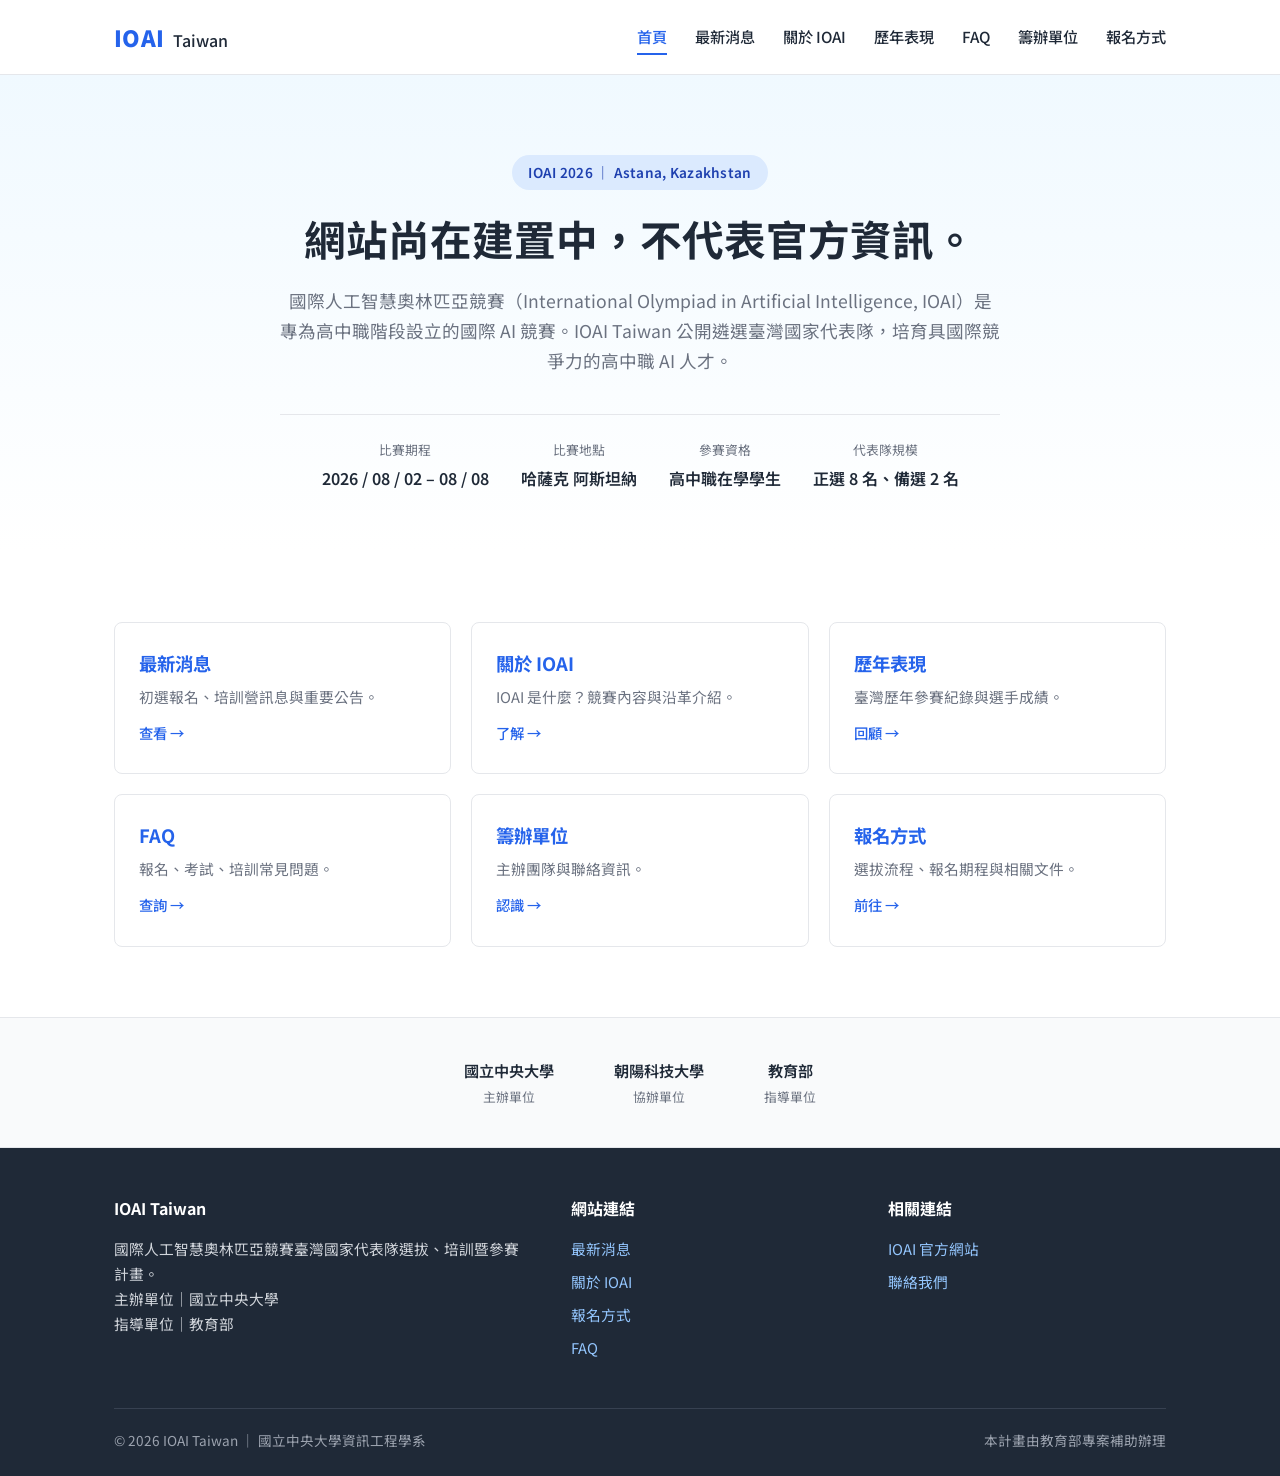
==== index.html @ 5d08f7d5 "test" ====
<!DOCTYPE html>
<html lang="zh-Hant">
<head>
  <meta charset="utf-8">
  <title>首頁 ｜ IOAI Taiwan</title>
  <meta name="viewport" content="width=device-width, initial-scale=1">
  <meta name="description" content="IOAI Taiwan 國際人工智慧奧林匹亞競賽臺灣國家代表隊官方網站。">
  <link rel="icon" href="images/favicon.png">
  <link rel="preconnect" href="https://fonts.googleapis.com">
  <link rel="preconnect" href="https://fonts.gstatic.com" crossorigin>
  <link href="https://fonts.googleapis.com/css2?family=Noto+Sans+TC:wght@400;500;700;900&family=Inter:wght@400;500;600&display=swap" rel="stylesheet">
  <link rel="stylesheet" href="css/style.css">
</head>
<body>

<nav class="site-nav">
  <div class="container nav-wrap">
    <a class="brand" href="index.html"><span class="brand-mark">IOAI</span><span class="brand-sub">Taiwan</span></a>
    <button class="nav-toggle" aria-label="選單">☰</button>
    <ul class="nav-links">
      <li><a href="index.html" class="active">首頁</a></li>
      <li><a href="news.html">最新消息</a></li>
      <li><a href="about.html">關於 IOAI</a></li>
      <li><a href="results.html">歷年表現</a></li>
      <li><a href="faq.html">FAQ</a></li>
      <li><a href="organizer.html">籌辦單位</a></li>
      <li><a href="register.html">報名方式</a></li>
    </ul>
  </div>
</nav>

<section class="hero">
  <div class="container">
    <span class="hero-tag">IOAI 2026 ｜ Astana, Kazakhstan</span>
    <!--<h1>代表臺灣，挑戰國際 AI 奧林匹亞</h1>-->
	<h1>網站尚在建置中，不代表官方資訊。</h1>
    <p class="lead">
      國際人工智慧奧林匹亞競賽（International Olympiad in Artificial Intelligence, IOAI）是專為高中職階段設立的國際 AI 競賽。IOAI Taiwan 公開遴選臺灣國家代表隊，培育具國際競爭力的高中職 AI 人才。
    </p>
    <div class="hero-meta">
      <div class="hero-meta-item">
        <span class="label">比賽期程</span>
        <span class="val">2026 / 08 / 02 – 08 / 08</span>
      </div>
      <div class="hero-meta-item">
        <span class="label">比賽地點</span>
        <span class="val">哈薩克 阿斯坦納</span>
      </div>
      <div class="hero-meta-item">
        <span class="label">參賽資格</span>
        <span class="val">高中職在學學生</span>
      </div>
      <div class="hero-meta-item">
        <span class="label">代表隊規模</span>
        <span class="val">正選 8 名、備選 2 名</span>
      </div>
    </div>
  </div>
</section>

<section class="section">
  <div class="container">
    <div class="quick-grid">
      <a class="quick-card" href="news.html">
        <h3>最新消息</h3>
        <p>初選報名、培訓營訊息與重要公告。</p>
        <div class="quick-arrow">查看 →</div>
      </a>
      <a class="quick-card" href="about.html">
        <h3>關於 IOAI</h3>
        <p>IOAI 是什麼？競賽內容與沿革介紹。</p>
        <div class="quick-arrow">了解 →</div>
      </a>
      <a class="quick-card" href="results.html">
        <h3>歷年表現</h3>
        <p>臺灣歷年參賽紀錄與選手成績。</p>
        <div class="quick-arrow">回顧 →</div>
      </a>
      <a class="quick-card" href="faq.html">
        <h3>FAQ</h3>
        <p>報名、考試、培訓常見問題。</p>
        <div class="quick-arrow">查詢 →</div>
      </a>
      <a class="quick-card" href="organizer.html">
        <h3>籌辦單位</h3>
        <p>主辦團隊與聯絡資訊。</p>
        <div class="quick-arrow">認識 →</div>
      </a>
      <a class="quick-card" href="register.html">
        <h3>報名方式</h3>
        <p>選拔流程、報名期程與相關文件。</p>
        <div class="quick-arrow">前往 →</div>
      </a>
    </div>
  </div>
</section>

<section class="partners">
  <div class="partner-item">
    <div class="partner-name">國立中央大學</div>
    <div class="partner-role">主辦單位</div>
  </div>
  <div class="partner-item">
    <div class="partner-name">朝陽科技大學</div>
    <div class="partner-role">協辦單位</div>
  </div>
  <div class="partner-item">
    <div class="partner-name">教育部</div>
    <div class="partner-role">指導單位</div>
  </div>
</section>

<footer class="site-foot">
  <div class="container">
    <div class="foot-grid">
      <div>
        <h4>IOAI Taiwan</h4>
        <p>國際人工智慧奧林匹亞競賽臺灣國家代表隊選拔、培訓暨參賽計畫。<br>主辦單位｜國立中央大學<br>指導單位｜教育部</p>
      </div>
      <div>
        <h4>網站連結</h4>
        <ul>
          <li><a href="news.html">最新消息</a></li>
          <li><a href="about.html">關於 IOAI</a></li>
          <li><a href="register.html">報名方式</a></li>
          <li><a href="faq.html">FAQ</a></li>
        </ul>
      </div>
      <div>
        <h4>相關連結</h4>
        <ul>
          <li><a href="https://ioai-official.org/" target="_blank" rel="noopener">IOAI 官方網站</a></li>
          <li><a href="organizer.html">聯絡我們</a></li>
        </ul>
      </div>
    </div>
    <div class="foot-bottom">
      <span>© 2026 IOAI Taiwan ｜ 國立中央大學資訊工程學系</span>
      <span>本計畫由教育部專案補助辦理</span>
    </div>
  </div>
</footer>

<script>
document.querySelector('.nav-toggle')?.addEventListener('click', () => {
  document.querySelector('.nav-links')?.classList.toggle('open');
});
</script>

</body>
</html>
---- css/style.css ----
/* =============================================================
   IOAI Taiwan ｜ v2 極簡版（仿台灣語奧網站風格）
   ============================================================= */

:root {
  --c-primary: #2563eb;
  --c-primary-dark: #1e40af;
  --c-accent: #0ea5e9;
  --c-text: #1f2937;
  --c-muted: #6b7280;
  --c-border: #e5e7eb;
  --c-bg: #ffffff;
  --c-bg-soft: #f9fafb;
}

* { box-sizing: border-box; }

body {
  margin: 0;
  font-family: 'Noto Sans TC', 'Inter', -apple-system, BlinkMacSystemFont, sans-serif;
  color: var(--c-text);
  line-height: 1.7;
  background: var(--c-bg);
  font-size: 16px;
}

h1, h2, h3, h4, h5, h6 {
  font-family: 'Noto Sans TC', sans-serif;
  font-weight: 700;
  color: var(--c-text);
  line-height: 1.35;
  margin-top: 0;
}

a { color: var(--c-primary); text-decoration: none; }
a:hover { color: var(--c-primary-dark); text-decoration: underline; }

p { margin: 0 0 1rem 0; }

.container {
  max-width: 1100px;
  margin: 0 auto;
  padding: 0 24px;
}

/* ===== Nav ===== */
.site-nav {
  background: #fff;
  border-bottom: 1px solid var(--c-border);
  padding: 18px 0;
  position: sticky;
  top: 0;
  z-index: 100;
}
.nav-wrap {
  display: flex;
  align-items: center;
  justify-content: space-between;
  gap: 16px;
}
.brand {
  display: flex;
  align-items: baseline;
  gap: 8px;
  text-decoration: none;
}
.brand-mark {
  font-weight: 900;
  font-size: 1.4rem;
  color: var(--c-primary);
  letter-spacing: 0.02em;
}
.brand-sub {
  font-weight: 500;
  font-size: 1rem;
  color: var(--c-text);
}
.brand:hover { text-decoration: none; }

.nav-links {
  display: flex;
  list-style: none;
  margin: 0;
  padding: 0;
  gap: 28px;
  align-items: center;
}
.nav-links a {
  color: var(--c-text);
  font-size: 0.95rem;
  font-weight: 500;
  text-decoration: none;
  padding: 6px 0;
  border-bottom: 2px solid transparent;
  transition: all 0.2s;
}
.nav-links a:hover {
  color: var(--c-primary);
  text-decoration: none;
}
.nav-links a.active {
  color: var(--c-primary);
  border-bottom-color: var(--c-primary);
}

.nav-toggle {
  display: none;
  background: none;
  border: none;
  font-size: 1.5rem;
  color: var(--c-text);
  cursor: pointer;
}

@media (max-width: 900px) {
  .nav-toggle { display: block; }
  .nav-links {
    display: none;
    position: absolute;
    top: 100%;
    right: 0;
    left: 0;
    flex-direction: column;
    background: #fff;
    border-bottom: 1px solid var(--c-border);
    gap: 0;
    padding: 12px 0;
  }
  .nav-links.open { display: flex; }
  .nav-links li { width: 100%; }
  .nav-links a {
    display: block;
    padding: 12px 24px;
    border-bottom: 1px solid var(--c-border);
  }
  .nav-links a.active { border-bottom-color: var(--c-border); background: var(--c-bg-soft); }
}

/* ===== Hero ===== */
.hero {
  padding: 80px 0 60px;
  background: linear-gradient(180deg, #f0f9ff 0%, #fff 100%);
  text-align: center;
}
.hero-tag {
  display: inline-block;
  background: #dbeafe;
  color: var(--c-primary-dark);
  font-size: 0.85rem;
  font-weight: 600;
  padding: 6px 16px;
  border-radius: 20px;
  margin-bottom: 20px;
  letter-spacing: 0.02em;
}
.hero h1 {
  font-size: 2.6rem;
  margin: 0 0 20px 0;
}
.hero p.lead {
  font-size: 1.1rem;
  color: var(--c-muted);
  max-width: 720px;
  margin: 0 auto 30px;
}
.hero-meta {
  display: inline-flex;
  gap: 32px;
  flex-wrap: wrap;
  justify-content: center;
  margin-top: 8px;
  padding-top: 24px;
  border-top: 1px solid var(--c-border);
  max-width: 720px;
  width: 100%;
}
.hero-meta-item .label {
  display: block;
  font-size: 0.8rem;
  color: var(--c-muted);
  margin-bottom: 4px;
}
.hero-meta-item .val {
  font-size: 1rem;
  font-weight: 600;
  color: var(--c-text);
}

@media (max-width: 700px) {
  .hero h1 { font-size: 1.8rem; }
  .hero { padding: 50px 0 40px; }
  .hero-meta { gap: 20px; }
}

/* ===== Section ===== */
.section {
  padding: 70px 0;
}
.section-sm { padding: 50px 0; }
.section-tight { padding: 40px 0; }
.section-bg { background: var(--c-bg-soft); }

.section-head {
  text-align: center;
  max-width: 720px;
  margin: 0 auto 50px;
}
.section-head h2 {
  font-size: 1.9rem;
  margin: 0 0 12px;
}
.section-head p {
  color: var(--c-muted);
  margin: 0;
}

/* ===== Quick Links 6 格 ===== */
.quick-grid {
  display: grid;
  grid-template-columns: repeat(3, 1fr);
  gap: 20px;
}
@media (max-width: 900px) { .quick-grid { grid-template-columns: repeat(2, 1fr); } }
@media (max-width: 600px) { .quick-grid { grid-template-columns: 1fr; } }

.quick-card {
  background: #fff;
  border: 1px solid var(--c-border);
  border-radius: 8px;
  padding: 28px 24px;
  text-decoration: none;
  color: var(--c-text);
  transition: all 0.2s;
  display: block;
}
.quick-card:hover {
  border-color: var(--c-primary);
  transform: translateY(-2px);
  box-shadow: 0 8px 20px -10px rgba(37, 99, 235, 0.25);
  text-decoration: none;
  color: var(--c-text);
}
.quick-card h3 {
  font-size: 1.15rem;
  margin: 0 0 8px;
  color: var(--c-primary);
}
.quick-card p {
  font-size: 0.92rem;
  color: var(--c-muted);
  margin: 0;
}
.quick-arrow {
  font-size: 0.9rem;
  color: var(--c-primary);
  margin-top: 12px;
  font-weight: 500;
}

/* ===== News list ===== */
.news-list {
  border-top: 1px solid var(--c-border);
}
.news-item {
  display: flex;
  gap: 24px;
  padding: 24px 0;
  border-bottom: 1px solid var(--c-border);
}
.news-date {
  flex-shrink: 0;
  width: 110px;
  color: var(--c-muted);
  font-size: 0.9rem;
  font-weight: 500;
  font-family: 'Inter', monospace;
}
.news-body h3 {
  font-size: 1.1rem;
  margin: 0 0 8px;
}
.news-body p {
  margin: 0;
  color: var(--c-muted);
  font-size: 0.95rem;
}
.news-tag {
  display: inline-block;
  font-size: 0.75rem;
  padding: 2px 10px;
  border-radius: 12px;
  margin-right: 8px;
  vertical-align: middle;
}
.news-tag-announce { background: #fef3c7; color: #92400e; }
.news-tag-event { background: #dbeafe; color: var(--c-primary-dark); }
.news-tag-result { background: #d1fae5; color: #065f46; }

@media (max-width: 600px) {
  .news-item { flex-direction: column; gap: 8px; }
  .news-date { width: auto; }
}

/* ===== Sponsors / Partners bar ===== */
.partners {
  display: flex;
  justify-content: center;
  gap: 60px;
  flex-wrap: wrap;
  align-items: center;
  padding: 40px 0;
  border-top: 1px solid var(--c-border);
  border-bottom: 1px solid var(--c-border);
  background: var(--c-bg-soft);
}
.partner-item {
  text-align: center;
}
.partner-name {
  font-size: 0.95rem;
  color: var(--c-text);
  font-weight: 600;
}
.partner-role {
  font-size: 0.8rem;
  color: var(--c-muted);
  margin-top: 2px;
}

/* ===== Footer ===== */
.site-foot {
  background: #1f2937;
  color: #d1d5db;
  padding: 50px 0 24px;
  font-size: 0.92rem;
}
.site-foot a { color: #93c5fd; }
.site-foot a:hover { color: #fff; }
.foot-grid {
  display: grid;
  grid-template-columns: 1.5fr 1fr 1fr;
  gap: 40px;
}
.foot-grid h4 {
  color: #fff;
  font-size: 1rem;
  margin: 0 0 16px;
}
.foot-grid ul {
  list-style: none;
  padding: 0;
  margin: 0;
}
.foot-grid ul li { margin-bottom: 8px; }
.foot-bottom {
  margin-top: 40px;
  padding-top: 20px;
  border-top: 1px solid #374151;
  display: flex;
  justify-content: space-between;
  flex-wrap: wrap;
  gap: 12px;
  font-size: 0.85rem;
  color: #9ca3af;
}
@media (max-width: 700px) {
  .foot-grid { grid-template-columns: 1fr; gap: 30px; }
}

/* ===== 內頁 ===== */
.page-head {
  padding: 50px 0 40px;
  background: var(--c-bg-soft);
  border-bottom: 1px solid var(--c-border);
}
.page-head .crumb {
  color: var(--c-muted);
  font-size: 0.9rem;
  margin-bottom: 8px;
}
.page-head h1 {
  font-size: 2rem;
  margin: 0;
}

.content-wrap {
  max-width: 800px;
  margin: 0 auto;
}
.content-wrap h2 {
  font-size: 1.5rem;
  margin: 40px 0 16px;
  padding-bottom: 8px;
  border-bottom: 2px solid var(--c-primary);
  display: inline-block;
}
.content-wrap h3 {
  font-size: 1.15rem;
  margin: 28px 0 12px;
  color: var(--c-primary-dark);
}
.content-wrap ul, .content-wrap ol {
  padding-left: 1.4rem;
}
.content-wrap li { margin-bottom: 6px; }

/* info table */
.info-table {
  width: 100%;
  border-collapse: collapse;
  margin: 20px 0;
  font-size: 0.95rem;
}
.info-table th, .info-table td {
  padding: 12px 16px;
  border-bottom: 1px solid var(--c-border);
  text-align: left;
  vertical-align: top;
}
.info-table th {
  background: var(--c-bg-soft);
  font-weight: 600;
  width: 140px;
  color: var(--c-text);
}

/* Year card (歷年表現) */
.year-card {
  background: #fff;
  border: 1px solid var(--c-border);
  border-radius: 8px;
  padding: 28px;
  margin-bottom: 24px;
}
.year-card-head {
  display: flex;
  justify-content: space-between;
  align-items: baseline;
  margin-bottom: 16px;
  flex-wrap: wrap;
  gap: 8px;
}
.year-card h3 {
  margin: 0;
  font-size: 1.3rem;
  color: var(--c-primary);
}
.year-card .yc-loc {
  color: var(--c-muted);
  font-size: 0.95rem;
}
.year-card .yc-result {
  font-weight: 600;
  color: var(--c-text);
  margin-bottom: 12px;
}
.year-card .yc-result .badge {
  display: inline-block;
  padding: 3px 10px;
  background: #dbeafe;
  color: var(--c-primary-dark);
  border-radius: 12px;
  font-size: 0.85rem;
  margin-right: 8px;
}
.year-card .yc-members {
  font-size: 0.93rem;
  color: var(--c-muted);
}

/* FAQ */
.faq-block { margin-bottom: 12px; }
.faq-q {
  background: #fff;
  border: 1px solid var(--c-border);
  border-radius: 8px;
  padding: 16px 20px;
  cursor: pointer;
  font-weight: 600;
  display: flex;
  justify-content: space-between;
  align-items: center;
  user-select: none;
}
.faq-q:hover { background: var(--c-bg-soft); }
.faq-block.open .faq-q { border-radius: 8px 8px 0 0; border-bottom-color: transparent; }
.faq-q .ico {
  color: var(--c-primary);
  font-size: 1.3rem;
  font-weight: 300;
  line-height: 1;
  width: 20px;
  text-align: center;
  transition: transform 0.2s;
}
.faq-block.open .faq-q .ico { transform: rotate(45deg); }
.faq-a {
  display: none;
  padding: 0 20px 16px;
  border: 1px solid var(--c-border);
  border-top: none;
  border-radius: 0 0 8px 8px;
  background: #fff;
  color: var(--c-text);
}
.faq-block.open .faq-a { display: block; }
.faq-a p { margin: 12px 0 0; }
.faq-cat {
  font-size: 1.1rem;
  font-weight: 700;
  color: var(--c-primary);
  margin: 32px 0 16px;
}
.faq-cat:first-of-type { margin-top: 0; }

/* Button */
.btn {
  display: inline-block;
  padding: 12px 28px;
  background: var(--c-primary);
  color: #fff !important;
  border-radius: 6px;
  text-decoration: none;
  font-weight: 500;
  border: 1px solid var(--c-primary);
  transition: all 0.2s;
}
.btn:hover {
  background: var(--c-primary-dark);
  border-color: var(--c-primary-dark);
  color: #fff !important;
  text-decoration: none;
}
.btn-outline {
  background: transparent;
  color: var(--c-primary) !important;
}
.btn-outline:hover {
  background: var(--c-primary);
  color: #fff !important;
}

/* note box */
.note {
  background: #f0f9ff;
  border-left: 4px solid var(--c-primary);
  padding: 16px 20px;
  margin: 20px 0;
  border-radius: 0 6px 6px 0;
  font-size: 0.95rem;
}
.note strong { color: var(--c-primary-dark); }

/* org card */
.org-card {
  background: #fff;
  border: 1px solid var(--c-border);
  border-radius: 8px;
  padding: 24px;
  margin-bottom: 16px;
}
.org-card .role {
  font-size: 0.85rem;
  color: var(--c-primary);
  font-weight: 600;
  margin-bottom: 4px;
}
.org-card h4 {
  margin: 0 0 4px;
  font-size: 1.1rem;
}
.org-card .affil {
  font-size: 0.92rem;
  color: var(--c-muted);
}

/* Stage card (報名方式頁) */
.stage {
  border-left: 3px solid var(--c-primary);
  padding: 4px 0 4px 20px;
  margin-bottom: 28px;
}
.stage .stage-label {
  font-size: 0.85rem;
  color: var(--c-primary);
  font-weight: 600;
  margin-bottom: 4px;
}
.stage h3 {
  margin: 0 0 6px;
  font-size: 1.2rem;
}
.stage p { margin: 0; color: var(--c-muted); font-size: 0.95rem; }
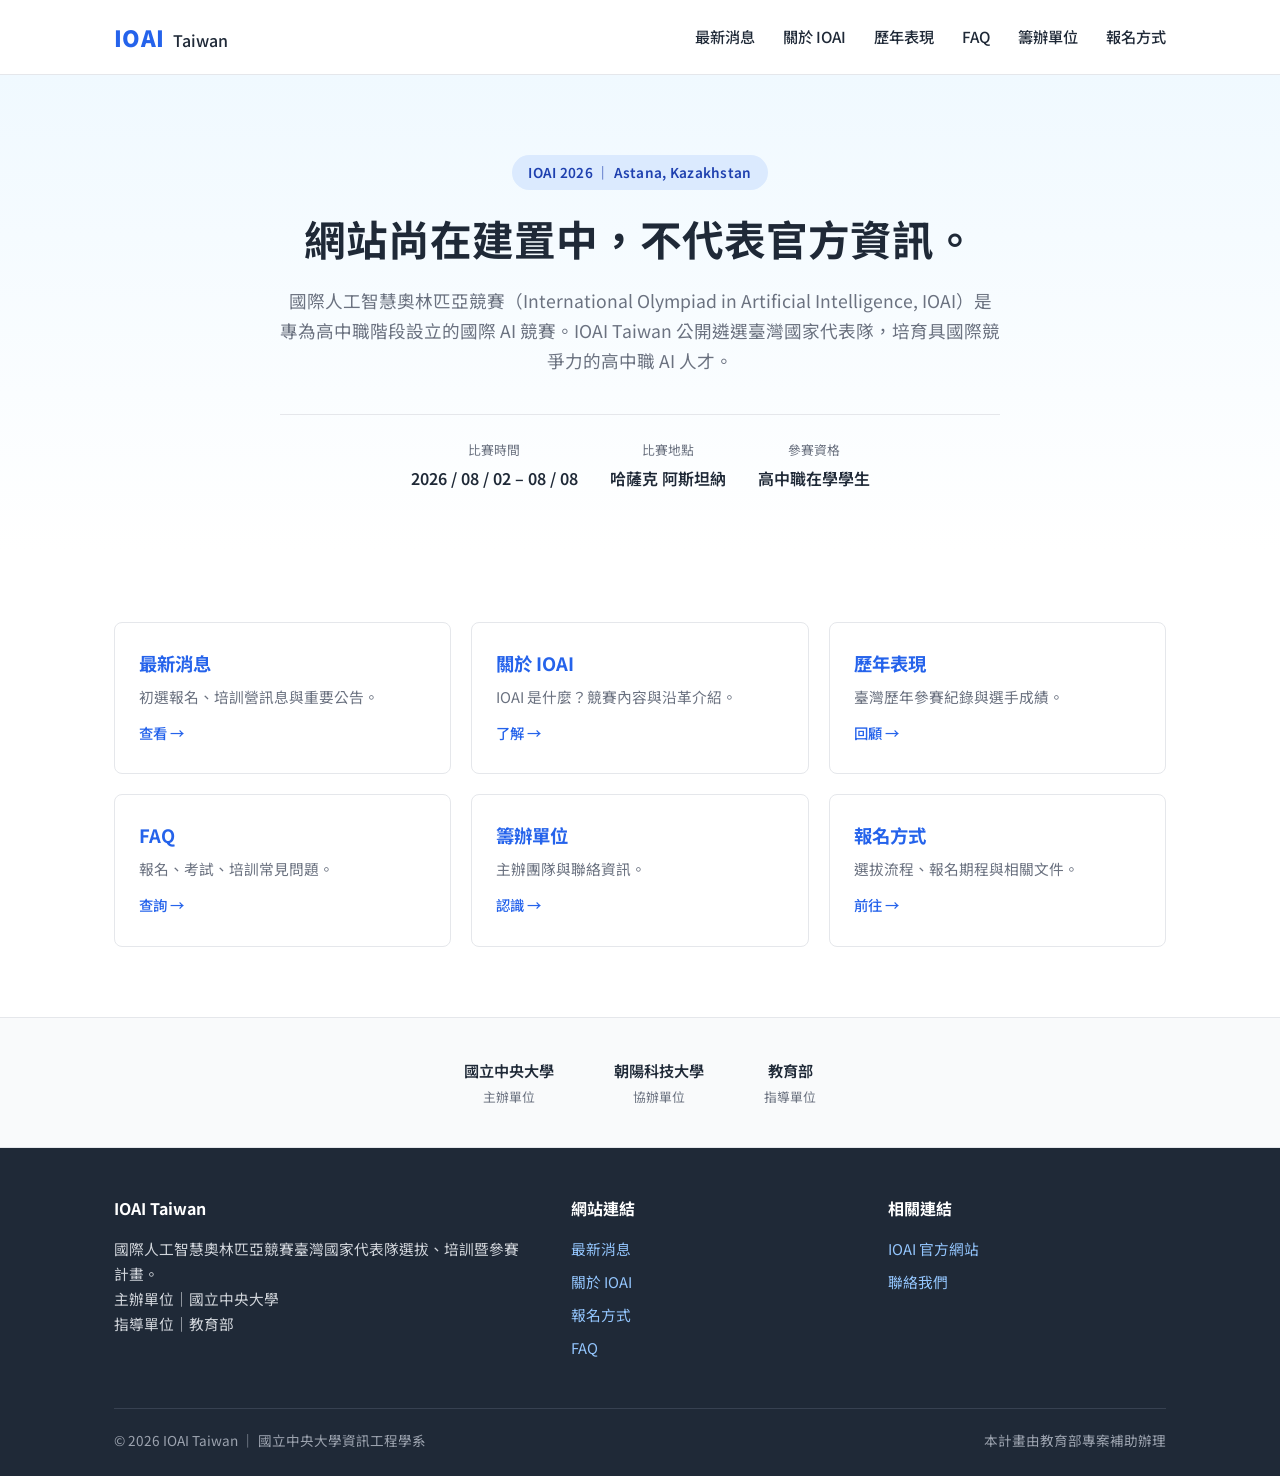
==== commit d9045ff7: "update" ====
--- a/index.html
+++ b/index.html
@@ -2,9 +2,9 @@
 <html lang="zh-Hant">
 <head>
   <meta charset="utf-8">
-  <title>首頁 ｜ IOAI Taiwan</title>
+  <title>IOAI Taiwan</title>
   <meta name="viewport" content="width=device-width, initial-scale=1">
-  <meta name="description" content="IOAI Taiwan 國際人工智慧奧林匹亞競賽臺灣國家代表隊官方網站。">
+  <meta name="description" content="IOAI Taiwan 官方網站">
   <link rel="icon" href="images/favicon.png">
   <link rel="preconnect" href="https://fonts.googleapis.com">
   <link rel="preconnect" href="https://fonts.gstatic.com" crossorigin>
@@ -18,7 +18,7 @@
     <a class="brand" href="index.html"><span class="brand-mark">IOAI</span><span class="brand-sub">Taiwan</span></a>
     <button class="nav-toggle" aria-label="選單">☰</button>
     <ul class="nav-links">
-      <li><a href="index.html" class="active">首頁</a></li>
+      <!-- <li><a href="index.html" class="active">首頁</a></li> -->
       <li><a href="news.html">最新消息</a></li>
       <li><a href="about.html">關於 IOAI</a></li>
       <li><a href="results.html">歷年表現</a></li>
@@ -39,7 +39,7 @@
     </p>
     <div class="hero-meta">
       <div class="hero-meta-item">
-        <span class="label">比賽期程</span>
+        <span class="label">比賽時間</span>
         <span class="val">2026 / 08 / 02 – 08 / 08</span>
       </div>
       <div class="hero-meta-item">
@@ -49,10 +49,6 @@
       <div class="hero-meta-item">
         <span class="label">參賽資格</span>
         <span class="val">高中職在學學生</span>
-      </div>
-      <div class="hero-meta-item">
-        <span class="label">代表隊規模</span>
-        <span class="val">正選 8 名、備選 2 名</span>
       </div>
     </div>
   </div>
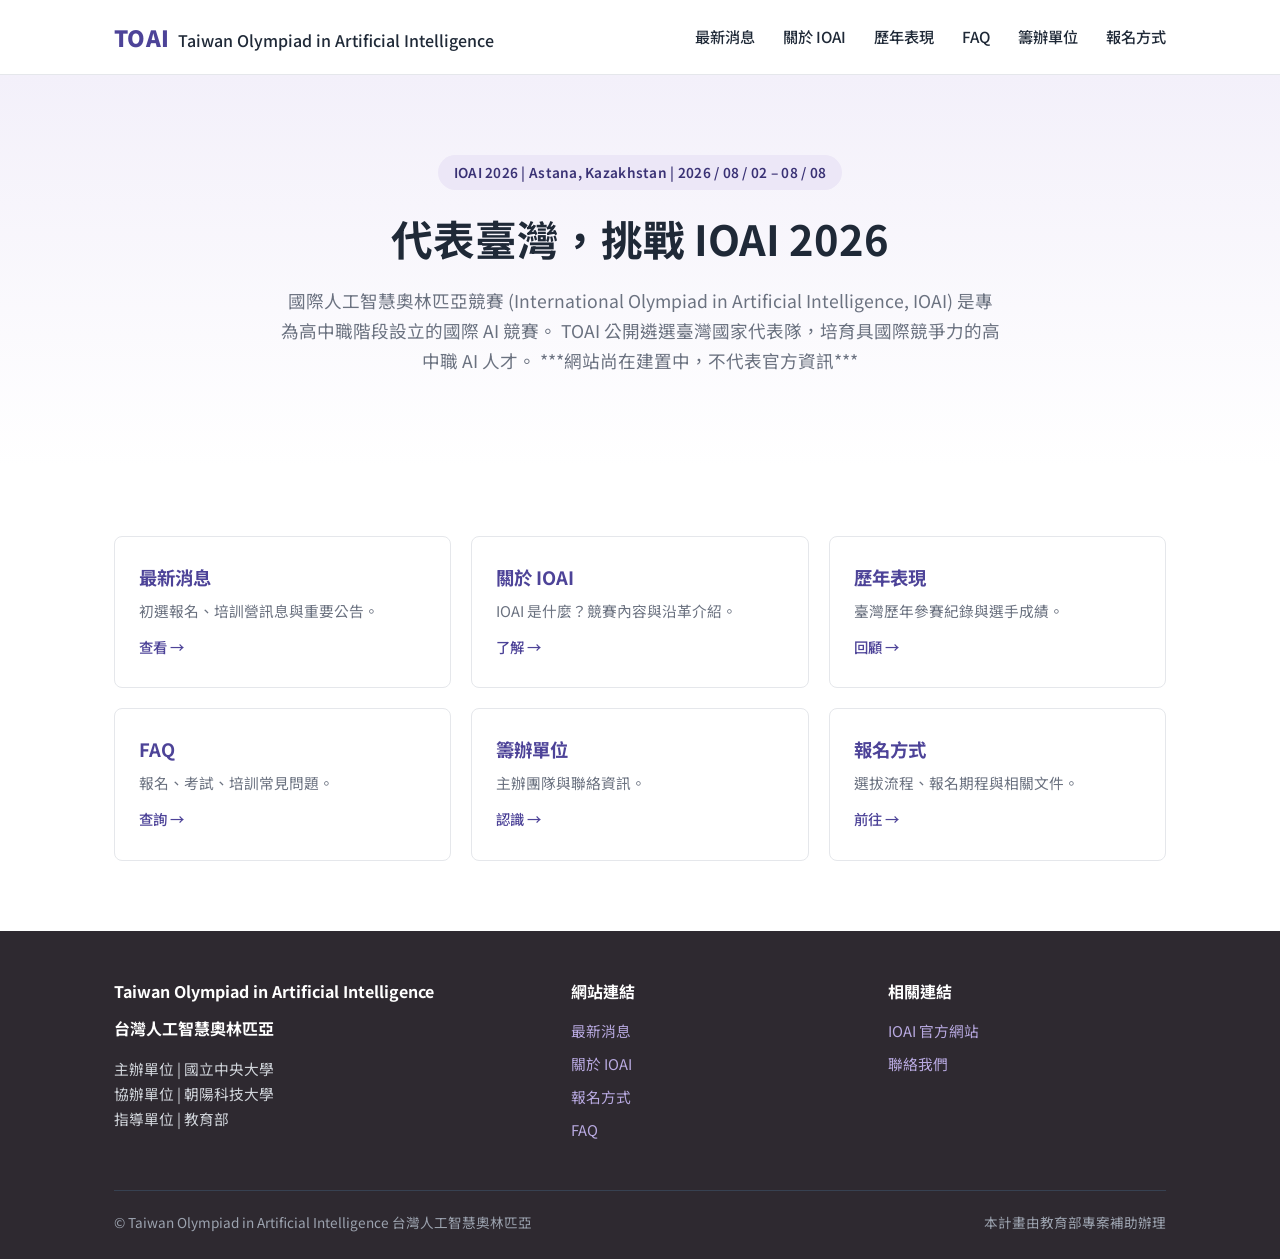
==== commit ec2c13be: "update" ====
--- a/index.html
+++ b/index.html
@@ -2,7 +2,7 @@
 <html lang="zh-Hant">
 <head>
   <meta charset="utf-8">
-  <title>IOAI Taiwan</title>
+  <title>TOAI</title>
   <meta name="viewport" content="width=device-width, initial-scale=1">
   <meta name="description" content="IOAI Taiwan 官方網站">
   <link rel="icon" href="images/favicon.png">
@@ -15,7 +15,7 @@
 
 <nav class="site-nav">
   <div class="container nav-wrap">
-    <a class="brand" href="index.html"><span class="brand-mark">IOAI</span><span class="brand-sub">Taiwan</span></a>
+    <a class="brand" href="index.html"><span class="brand-mark">TOAI</span><span class="brand-sub">Taiwan Olympiad in Artificial Intelligence</span></a>
     <button class="nav-toggle" aria-label="選單">☰</button>
     <ul class="nav-links">
       <!-- <li><a href="index.html" class="active">首頁</a></li> -->
@@ -31,12 +31,14 @@
 
 <section class="hero">
   <div class="container">
-    <span class="hero-tag">IOAI 2026 ｜ Astana, Kazakhstan</span>
-    <!--<h1>代表臺灣，挑戰國際 AI 奧林匹亞</h1>-->
-	<h1>網站尚在建置中，不代表官方資訊。</h1>
+    <span class="hero-tag">IOAI 2026 | Astana, Kazakhstan | 2026 / 08 / 02 – 08 / 08</span>
+    <h1>代表臺灣，挑戰 IOAI 2026 </h1>
     <p class="lead">
-      國際人工智慧奧林匹亞競賽（International Olympiad in Artificial Intelligence, IOAI）是專為高中職階段設立的國際 AI 競賽。IOAI Taiwan 公開遴選臺灣國家代表隊，培育具國際競爭力的高中職 AI 人才。
+      國際人工智慧奧林匹亞競賽 (International Olympiad in Artificial Intelligence, IOAI) 是專為高中職階段設立的國際 AI 競賽。
+	  TOAI 公開遴選臺灣國家代表隊，培育具國際競爭力的高中職 AI 人才。 ***網站尚在建置中，不代表官方資訊***
     </p>
+	
+	<!--
     <div class="hero-meta">
       <div class="hero-meta-item">
         <span class="label">比賽時間</span>
@@ -51,6 +53,7 @@
         <span class="val">高中職在學學生</span>
       </div>
     </div>
+	-->
   </div>
 </section>
 
@@ -91,6 +94,7 @@
   </div>
 </section>
 
+<!--
 <section class="partners">
   <div class="partner-item">
     <div class="partner-name">國立中央大學</div>
@@ -105,13 +109,15 @@
     <div class="partner-role">指導單位</div>
   </div>
 </section>
+-->
 
 <footer class="site-foot">
   <div class="container">
     <div class="foot-grid">
       <div>
-        <h4>IOAI Taiwan</h4>
-        <p>國際人工智慧奧林匹亞競賽臺灣國家代表隊選拔、培訓暨參賽計畫。<br>主辦單位｜國立中央大學<br>指導單位｜教育部</p>
+        <h4>Taiwan Olympiad in Artificial Intelligence</h4>
+		<h4>台灣人工智慧奧林匹亞</h4>
+        <p>主辦單位 | 國立中央大學<br>協辦單位 | 朝陽科技大學<br>指導單位 | 教育部</p>
       </div>
       <div>
         <h4>網站連結</h4>
@@ -131,7 +137,7 @@
       </div>
     </div>
     <div class="foot-bottom">
-      <span>© 2026 IOAI Taiwan ｜ 國立中央大學資訊工程學系</span>
+      <span>© Taiwan Olympiad in Artificial Intelligence 台灣人工智慧奧林匹亞</span>
       <span>本計畫由教育部專案補助辦理</span>
     </div>
   </div>
--- a/css/style.css
+++ b/css/style.css
@@ -1,16 +1,18 @@
 /* =============================================================
-   IOAI Taiwan ｜ v2 極簡版（仿台灣語奧網站風格）
+   IOAI Taiwan ｜ v2 極簡版
    ============================================================= */
 
 :root {
-  --c-primary: #2563eb;
-  --c-primary-dark: #1e40af;
-  --c-accent: #0ea5e9;
+  --c-primary: #4d4398;        /* 主色，深紫藍 */
+  --c-primary-dark: #3a3275;   /* 深一階，用於 hover/active、深色標題 */
+  --c-accent: #b8a9e0;         /* 強調色，淡紫 */
+  --c-accent-soft: #ece7f7;    /* tag/badge 背景用，比 accent 更淡 */
   --c-text: #1f2937;
   --c-muted: #6b7280;
   --c-border: #e5e7eb;
   --c-bg: #ffffff;
-  --c-bg-soft: #f9fafb;
+  --c-bg-soft: #f7f5fb;        /* 微帶紫的米白 */
+  --c-primary-rgb: 77, 67, 152; /* 用於 shadow 等 rgba */
 }
 
 * { box-sizing: border-box; }
@@ -139,12 +141,12 @@
 /* ===== Hero ===== */
 .hero {
   padding: 80px 0 60px;
-  background: linear-gradient(180deg, #f0f9ff 0%, #fff 100%);
+  background: linear-gradient(180deg, #f3f0fa 0%, #fff 100%); /* 淡紫漸層 */
   text-align: center;
 }
 .hero-tag {
   display: inline-block;
-  background: #dbeafe;
+  background: var(--c-accent-soft);
   color: var(--c-primary-dark);
   font-size: 0.85rem;
   font-weight: 600;
@@ -193,9 +195,7 @@
 }
 
 /* ===== Section ===== */
-.section {
-  padding: 70px 0;
-}
+.section { padding: 70px 0; }
 .section-sm { padding: 50px 0; }
 .section-tight { padding: 40px 0; }
 .section-bg { background: var(--c-bg-soft); }
@@ -236,7 +236,7 @@
 .quick-card:hover {
   border-color: var(--c-primary);
   transform: translateY(-2px);
-  box-shadow: 0 8px 20px -10px rgba(37, 99, 235, 0.25);
+  box-shadow: 0 8px 20px -10px rgba(var(--c-primary-rgb), 0.3); /* 主色陰影 */
   text-decoration: none;
   color: var(--c-text);
 }
@@ -258,9 +258,7 @@
 }
 
 /* ===== News list ===== */
-.news-list {
-  border-top: 1px solid var(--c-border);
-}
+.news-list { border-top: 1px solid var(--c-border); }
 .news-item {
   display: flex;
   gap: 24px;
@@ -292,9 +290,9 @@
   margin-right: 8px;
   vertical-align: middle;
 }
-.news-tag-announce { background: #fef3c7; color: #92400e; }
-.news-tag-event { background: #dbeafe; color: var(--c-primary-dark); }
-.news-tag-result { background: #d1fae5; color: #065f46; }
+.news-tag-announce { background: #fef3c7; color: #92400e; }       /* 公告：保留警示黃 */
+.news-tag-event    { background: var(--c-accent-soft); color: var(--c-primary-dark); } /* 活動：主題紫 */
+.news-tag-result   { background: #d1fae5; color: #065f46; }       /* 成績：保留成功綠 */
 
 @media (max-width: 600px) {
   .news-item { flex-direction: column; gap: 8px; }
@@ -313,9 +311,7 @@
   border-bottom: 1px solid var(--c-border);
   background: var(--c-bg-soft);
 }
-.partner-item {
-  text-align: center;
-}
+.partner-item { text-align: center; }
 .partner-name {
   font-size: 0.95rem;
   color: var(--c-text);
@@ -329,12 +325,12 @@
 
 /* ===== Footer ===== */
 .site-foot {
-  background: #1f2937;
+  background: #2e2930;
   color: #d1d5db;
   padding: 50px 0 24px;
   font-size: 0.92rem;
 }
-.site-foot a { color: #93c5fd; }
+.site-foot a { color: var(--c-accent); }      /* 淡紫，與主題一致 */
 .site-foot a:hover { color: #fff; }
 .foot-grid {
   display: grid;
@@ -399,9 +395,7 @@
   margin: 28px 0 12px;
   color: var(--c-primary-dark);
 }
-.content-wrap ul, .content-wrap ol {
-  padding-left: 1.4rem;
-}
+.content-wrap ul, .content-wrap ol { padding-left: 1.4rem; }
 .content-wrap li { margin-bottom: 6px; }
 
 /* info table */
@@ -457,7 +451,7 @@
 .year-card .yc-result .badge {
   display: inline-block;
   padding: 3px 10px;
-  background: #dbeafe;
+  background: var(--c-accent-soft);     /* 紫色 badge */
   color: var(--c-primary-dark);
   border-radius: 12px;
   font-size: 0.85rem;
@@ -542,7 +536,7 @@
 
 /* note box */
 .note {
-  background: #f0f9ff;
+  background: #f3f0fa;                  /* 與 hero 漸層上端一致的淡紫 */
   border-left: 4px solid var(--c-primary);
   padding: 16px 20px;
   margin: 20px 0;
@@ -590,4 +584,4 @@
   margin: 0 0 6px;
   font-size: 1.2rem;
 }
-.stage p { margin: 0; color: var(--c-muted); font-size: 0.95rem; }
+.stage p { margin: 0; color: var(--c-muted); font-size: 0.95rem; }
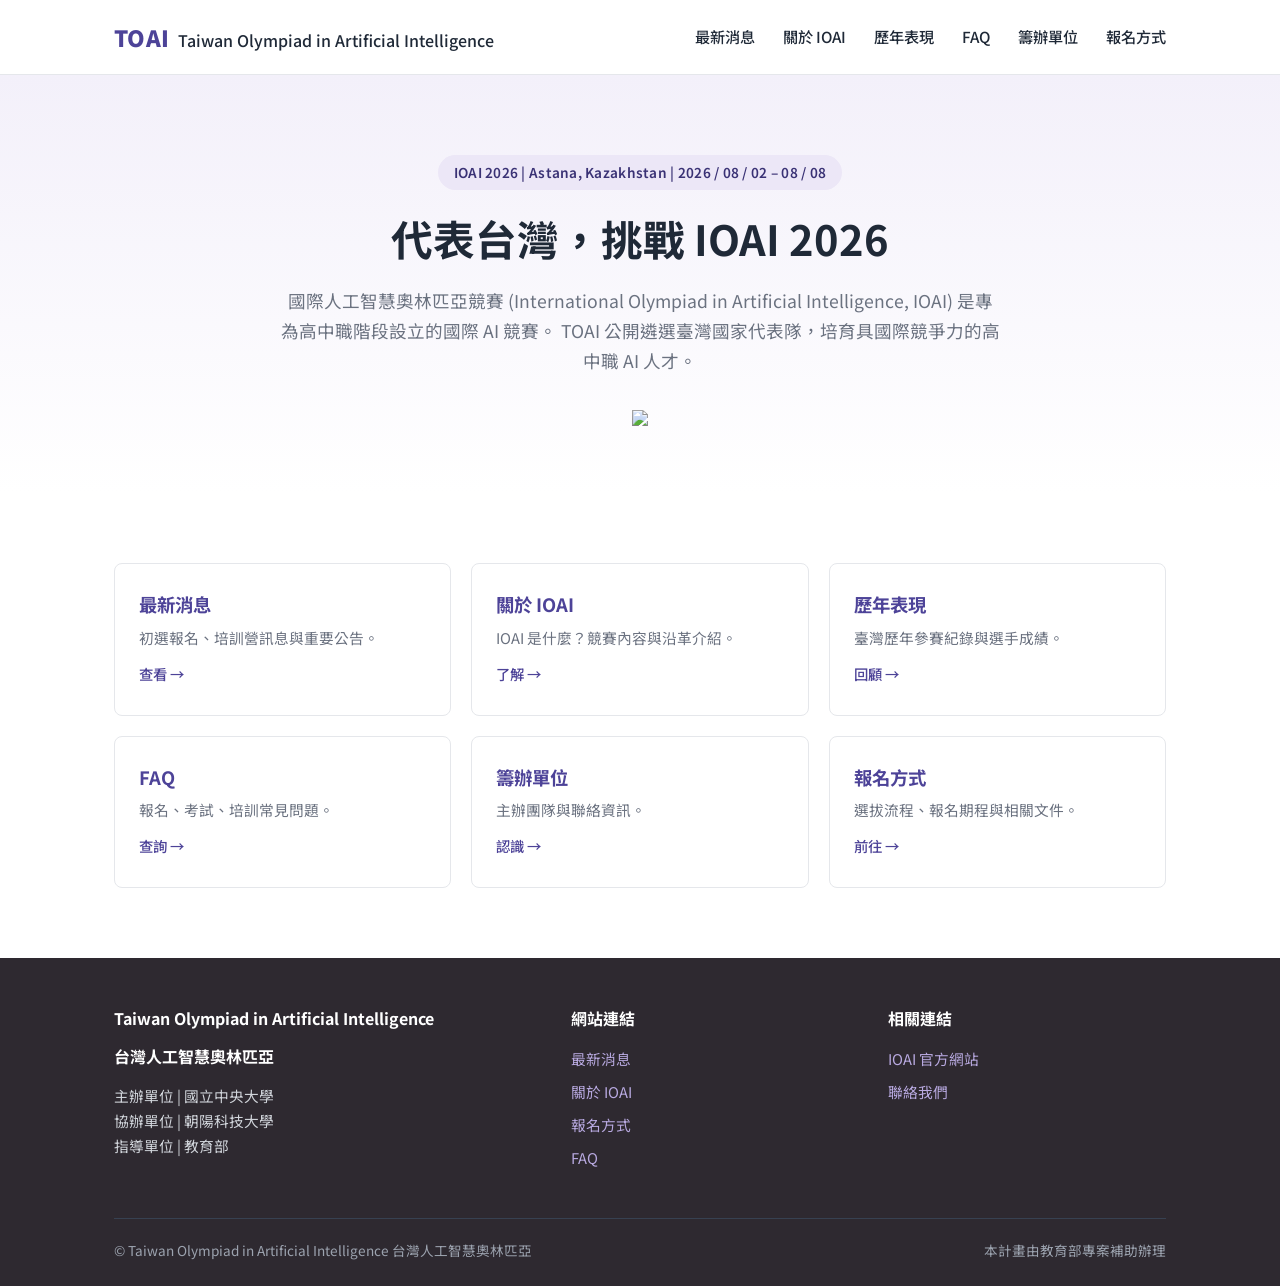
==== commit fb6be019: "remove ***" ====
--- a/index.html
+++ b/index.html
@@ -32,11 +32,14 @@
 <section class="hero">
   <div class="container">
     <span class="hero-tag">IOAI 2026 | Astana, Kazakhstan | 2026 / 08 / 02 – 08 / 08</span>
-    <h1>代表臺灣，挑戰 IOAI 2026 </h1>
+    <h1>代表台灣，挑戰 IOAI 2026 </h1>
     <p class="lead">
       國際人工智慧奧林匹亞競賽 (International Olympiad in Artificial Intelligence, IOAI) 是專為高中職階段設立的國際 AI 競賽。
-	  TOAI 公開遴選臺灣國家代表隊，培育具國際競爭力的高中職 AI 人才。 ***網站尚在建置中，不代表官方資訊***
+	  TOAI 公開遴選臺灣國家代表隊，培育具國際競爭力的高中職 AI 人才。 
     </p>
+	 <a href="https://SiteStates.com" title="站長工具">
+    <img src="https://SiteStates.com/show/image/33688.jpg" border="0" />
+     </a>
 	
 	<!--
     <div class="hero-meta">
@@ -92,6 +95,7 @@
       </a>
     </div>
   </div>
+
 </section>
 
 <!--
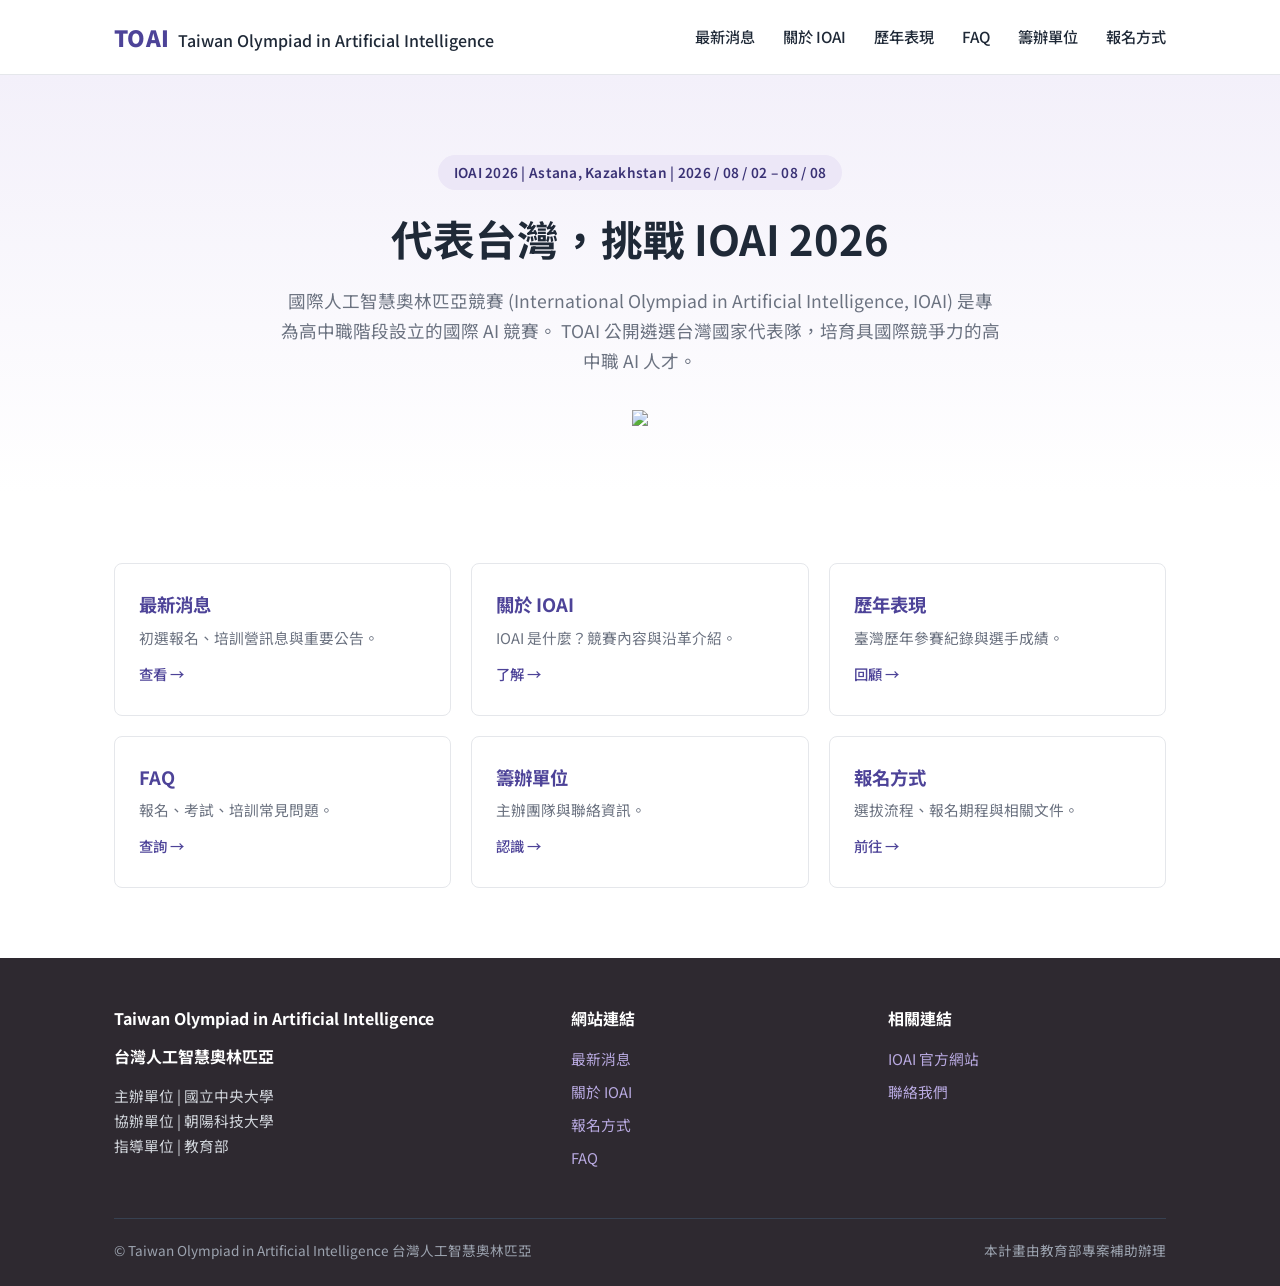
==== commit d3983847: "bug fixing" ====
--- a/index.html
+++ b/index.html
@@ -4,7 +4,7 @@
   <meta charset="utf-8">
   <title>TOAI</title>
   <meta name="viewport" content="width=device-width, initial-scale=1">
-  <meta name="description" content="IOAI Taiwan 官方網站">
+  <meta name="description" content="Taiwan Olympiad in Artificial Intelligence">
   <link rel="icon" href="images/favicon.png">
   <link rel="preconnect" href="https://fonts.googleapis.com">
   <link rel="preconnect" href="https://fonts.gstatic.com" crossorigin>
@@ -35,7 +35,7 @@
     <h1>代表台灣，挑戰 IOAI 2026 </h1>
     <p class="lead">
       國際人工智慧奧林匹亞競賽 (International Olympiad in Artificial Intelligence, IOAI) 是專為高中職階段設立的國際 AI 競賽。
-	  TOAI 公開遴選臺灣國家代表隊，培育具國際競爭力的高中職 AI 人才。 
+	  TOAI 公開遴選台灣國家代表隊，培育具國際競爭力的高中職 AI 人才。 
     </p>
 	 <a href="https://SiteStates.com" title="站長工具">
     <img src="https://SiteStates.com/show/image/33688.jpg" border="0" />
